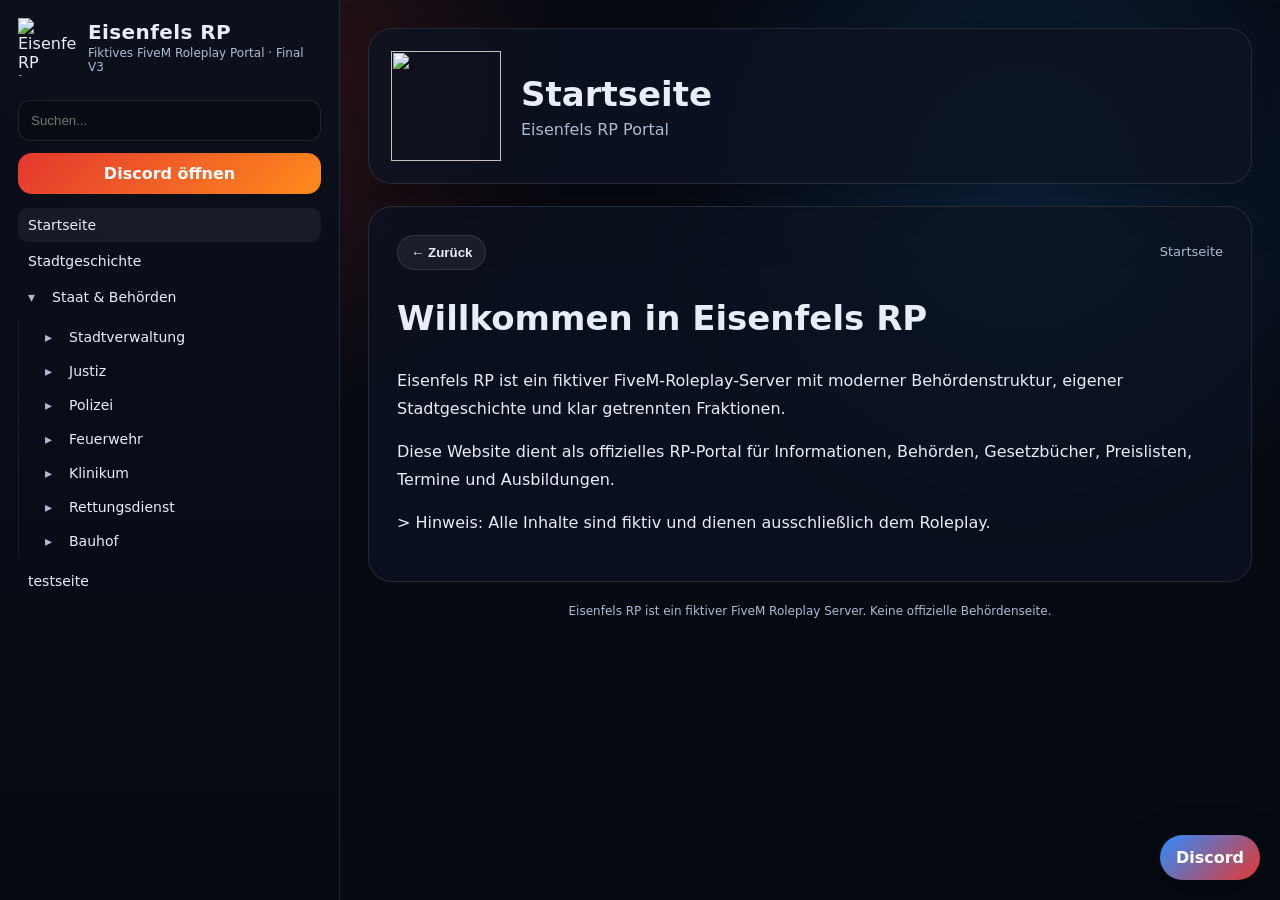
==== index.html @ 1a4f4f4c "Update index.html" ====
<!doctype html>
<html lang="de">
<head>
  <meta charset="utf-8">
  <meta name="viewport" content="width=device-width,initial-scale=1">
  <title>Eisenfels RP – Final V3</title>
  <link rel="stylesheet" href="/assets/css/style.css">
  <link rel="stylesheet" href="/assets/css/eisenfels-v8-patch.css?v=8">
</head>
<body>
  <div class="app">
    <aside class="sidebar">
      <div class="brand">
        <img id="brandLogo" src="/assets/images/eisenfels-logo.png" alt="Eisenfels RP Logo">
        <div><h1 id="brandTitle">Eisenfels RP</h1><p>Fiktives FiveM Roleplay Portal · Final V3</p></div>
      </div>
      <input id="search" class="search" placeholder="Suchen...">
      <a id="discordMain" class="discord" href="#" target="_blank" rel="noopener">Discord öffnen</a>
      <nav id="tree" class="tree"></nav>
    </aside>
    <main class="main">
      <section id="pageHeader" class="header"></section>
      <article id="content" class="content"></article>
      <div class="footer">Eisenfels RP ist ein fiktiver FiveM Roleplay Server. Keine offizielle Behördenseite.</div>
    </main>
  </div>
  <a id="discordFloat" class="floating-discord" href="#" target="_blank" rel="noopener">Discord</a>
  <script src="/assets/js/app.js"></script>
  <script src="/assets/js/eisenfels-v8-patch.js?v=8"></script>
</body>
</html>
---- assets/css/style.css ----
:root{
  --bg:#060a12; --panel:#0c1320; --panel2:#121b2b; --text:#e8eef8; --muted:#aebbd0;
  --red:#e4382f; --orange:#ff8a1d; --blue:#2d8cff; --line:rgba(255,255,255,.11);
}
*{box-sizing:border-box}
body{margin:0;background:radial-gradient(circle at 20% 10%,rgba(228,56,47,.18),transparent 25%),radial-gradient(circle at 80% 20%,rgba(45,140,255,.18),transparent 30%),var(--bg);color:var(--text);font-family:Inter,system-ui,Segoe UI,Arial,sans-serif}
.app{display:grid;grid-template-columns:340px 1fr;min-height:100vh}
.sidebar{position:sticky;top:0;height:100vh;background:linear-gradient(180deg,rgba(10,16,27,.96),rgba(6,10,18,.96));border-right:1px solid var(--line);padding:18px;overflow:auto}
.brand{display:flex;align-items:center;gap:12px;margin-bottom:14px}
.brand img{width:58px;height:58px;object-fit:contain}
.brand h1{font-size:20px;margin:0;letter-spacing:.4px}
.brand p{margin:2px 0 0;color:var(--muted);font-size:12px}
.search{width:100%;padding:12px;border:1px solid var(--line);border-radius:12px;background:#070b13;color:var(--text);margin:10px 0 12px}
.discord{display:block;text-align:center;text-decoration:none;color:white;background:linear-gradient(135deg,var(--red),var(--orange));padding:11px;border-radius:14px;font-weight:700;margin-bottom:14px}
.tree{font-size:14px}
.tree ul{list-style:none;padding-left:16px;margin:6px 0;border-left:1px solid rgba(255,255,255,.08)}
.tree>ul{padding-left:0;border-left:0}
.tree a{display:block;color:var(--text);text-decoration:none;padding:9px 10px;border-radius:10px;margin:2px 0}
.tree a:hover,.tree a.active{background:rgba(255,255,255,.09)}
.tree .group-label{color:#fff;font-weight:800;margin-top:10px;padding:9px 10px}
.main{padding:28px;max-width:1180px;width:100%;margin:0 auto}
.header{display:flex;align-items:center;gap:20px;background:rgba(12,19,32,.78);border:1px solid var(--line);border-radius:24px;padding:22px;box-shadow:0 20px 60px rgba(0,0,0,.28)}
.header img{width:110px;height:110px;object-fit:contain}
.header h2{font-size:34px;margin:0}
.header p{color:var(--muted);margin:6px 0 0}
.content{margin-top:22px;background:rgba(12,19,32,.72);border:1px solid var(--line);border-radius:24px;padding:28px;line-height:1.72}
.content h1,.content h2,.content h3{line-height:1.2}
.content h1{font-size:34px}
.content a{color:#7db7ff}
.grid{display:grid;grid-template-columns:repeat(auto-fit,minmax(240px,1fr));gap:16px;margin-top:18px}
.card{background:rgba(255,255,255,.055);border:1px solid var(--line);border-radius:18px;padding:18px}
.card h3{margin-top:0}
.badge{display:inline-block;padding:5px 9px;border-radius:999px;background:rgba(255,138,29,.16);border:1px solid rgba(255,138,29,.35);font-size:12px;color:#ffd0a1;margin-bottom:8px}
.price{display:flex;justify-content:space-between;gap:14px;border-bottom:1px solid var(--line);padding:12px 0}
.price strong:last-child{color:#ffb45d;white-space:nowrap}
.media{margin:18px 0;border-radius:18px;overflow:hidden;border:1px solid var(--line)}
.media img,.media iframe{width:100%;display:block}
.floating-discord{position:fixed;right:20px;bottom:20px;background:linear-gradient(135deg,var(--blue),var(--red));color:white;text-decoration:none;padding:13px 16px;border-radius:999px;font-weight:800;box-shadow:0 14px 40px rgba(0,0,0,.4)}
.footer{color:var(--muted);font-size:12px;margin:22px 0;text-align:center}
@media(max-width:900px){.app{grid-template-columns:1fr}.sidebar{position:relative;height:auto}.main{padding:16px}.header{flex-direction:column;text-align:center}.floating-discord{display:none}}


/* V4 UX fixes */
.tree button.tree-toggle{
  width:100%;
  border:0;
  background:transparent;
  color:var(--text);
  text-align:left;
  padding:9px 10px;
  border-radius:10px;
  cursor:pointer;
  font:inherit;
  display:flex;
  align-items:center;
  gap:8px;
}
.tree button.tree-toggle:hover{background:rgba(255,255,255,.08)}
.tree button.tree-toggle .chev{display:inline-block;width:16px;color:var(--muted)}
.tree li.collapsed > ul{display:none}
.tree li.active-branch > button.tree-toggle,
.tree li.active-branch > a{background:rgba(255,255,255,.055)}
.card, .content, .price, .tree a{
  overflow-wrap:anywhere;
  word-break:break-word;
}
.card a, .content a{overflow-wrap:anywhere;word-break:break-word}
.page-tools{
  display:flex;
  justify-content:space-between;
  gap:14px;
  align-items:center;
  margin:0 0 14px;
  flex-wrap:wrap;
}
.back-btn{
  border:1px solid var(--line);
  color:var(--text);
  background:rgba(255,255,255,.06);
  border-radius:999px;
  padding:9px 13px;
  cursor:pointer;
  font-weight:700;
}
.back-btn:hover{background:rgba(255,255,255,.11)}
.breadcrumbs{
  color:var(--muted);
  font-size:13px;
}
.breadcrumbs a{
  color:#9bc8ff;
  text-decoration:none;
}
.breadcrumbs a:hover{text-decoration:underline}
.admin-shell{
  min-height:100vh;
  background:radial-gradient(circle at 20% 10%,rgba(228,56,47,.18),transparent 25%),radial-gradient(circle at 80% 20%,rgba(45,140,255,.18),transparent 30%),var(--bg);
  color:var(--text);
  font-family:Inter,system-ui,Segoe UI,Arial,sans-serif;
  padding:28px;
}
.admin-box{
  max-width:980px;
  margin:0 auto;
  background:rgba(12,19,32,.85);
  border:1px solid var(--line);
  border-radius:24px;
  padding:24px;
}
.admin-box input,.admin-box textarea,.admin-box select{
  width:100%;
  background:#070b13;
  color:var(--text);
  border:1px solid var(--line);
  border-radius:12px;
  padding:11px;
  margin:6px 0 12px;
}
.admin-box textarea{min-height:220px;font-family:ui-monospace,Consolas,monospace}
.admin-actions{display:flex;gap:10px;flex-wrap:wrap;margin:12px 0}
.admin-actions button,.admin-primary{
  border:0;
  background:linear-gradient(135deg,var(--red),var(--orange));
  color:white;
  padding:11px 15px;
  border-radius:12px;
  cursor:pointer;
  font-weight:800;
}
.admin-actions button.secondary{background:rgba(255,255,255,.1)}
.admin-note{color:var(--muted);font-size:13px;line-height:1.5}
.status-ok{color:#7dffae}
.status-bad{color:#ff8a8a}


/* V6 interactive CMS */
.cms-tabs{display:flex;gap:8px;flex-wrap:wrap;margin:18px 0}
.cms-tab{border:1px solid var(--line);background:rgba(255,255,255,.08);color:var(--text);padding:10px 12px;border-radius:12px;cursor:pointer;font-weight:800}
.cms-tab.active{background:linear-gradient(135deg,var(--red),var(--orange));border-color:transparent}
.cms-layout{display:grid;grid-template-columns:280px 1fr;gap:16px;margin-top:12px}
.cms-list{border:1px solid var(--line);border-radius:16px;padding:10px;max-height:560px;overflow:auto;background:rgba(0,0,0,.15)}
.cms-list button{display:block;width:100%;text-align:left;border:0;background:transparent;color:var(--text);padding:10px;border-radius:10px;cursor:pointer;overflow-wrap:anywhere}
.cms-list button:hover,.cms-list button.active{background:rgba(255,255,255,.1)}
.cms-form{border:1px solid var(--line);border-radius:16px;padding:16px;background:rgba(0,0,0,.12)}
.cms-row{display:grid;grid-template-columns:1fr 1fr;gap:12px}
.cms-small{font-size:12px;color:var(--muted)}
.cms-danger{background:#b42318!important}
.cms-help{background:rgba(45,140,255,.12);border:1px solid rgba(45,140,255,.3);border-radius:14px;padding:12px;margin:12px 0;color:#d8e9ff}
@media(max-width:900px){.cms-layout{grid-template-columns:1fr}.cms-row{grid-template-columns:1fr}}


/* Termin- und Ausbildungskarten */
.event-card h3{margin-bottom:10px}
.details-btn{
  display:inline-block;
  margin-top:8px;
  padding:9px 12px;
  border-radius:12px;
  background:linear-gradient(135deg,var(--blue),var(--orange));
  color:white!important;
  text-decoration:none;
  font-weight:800;
}
.details-btn:hover{filter:brightness(1.12)}
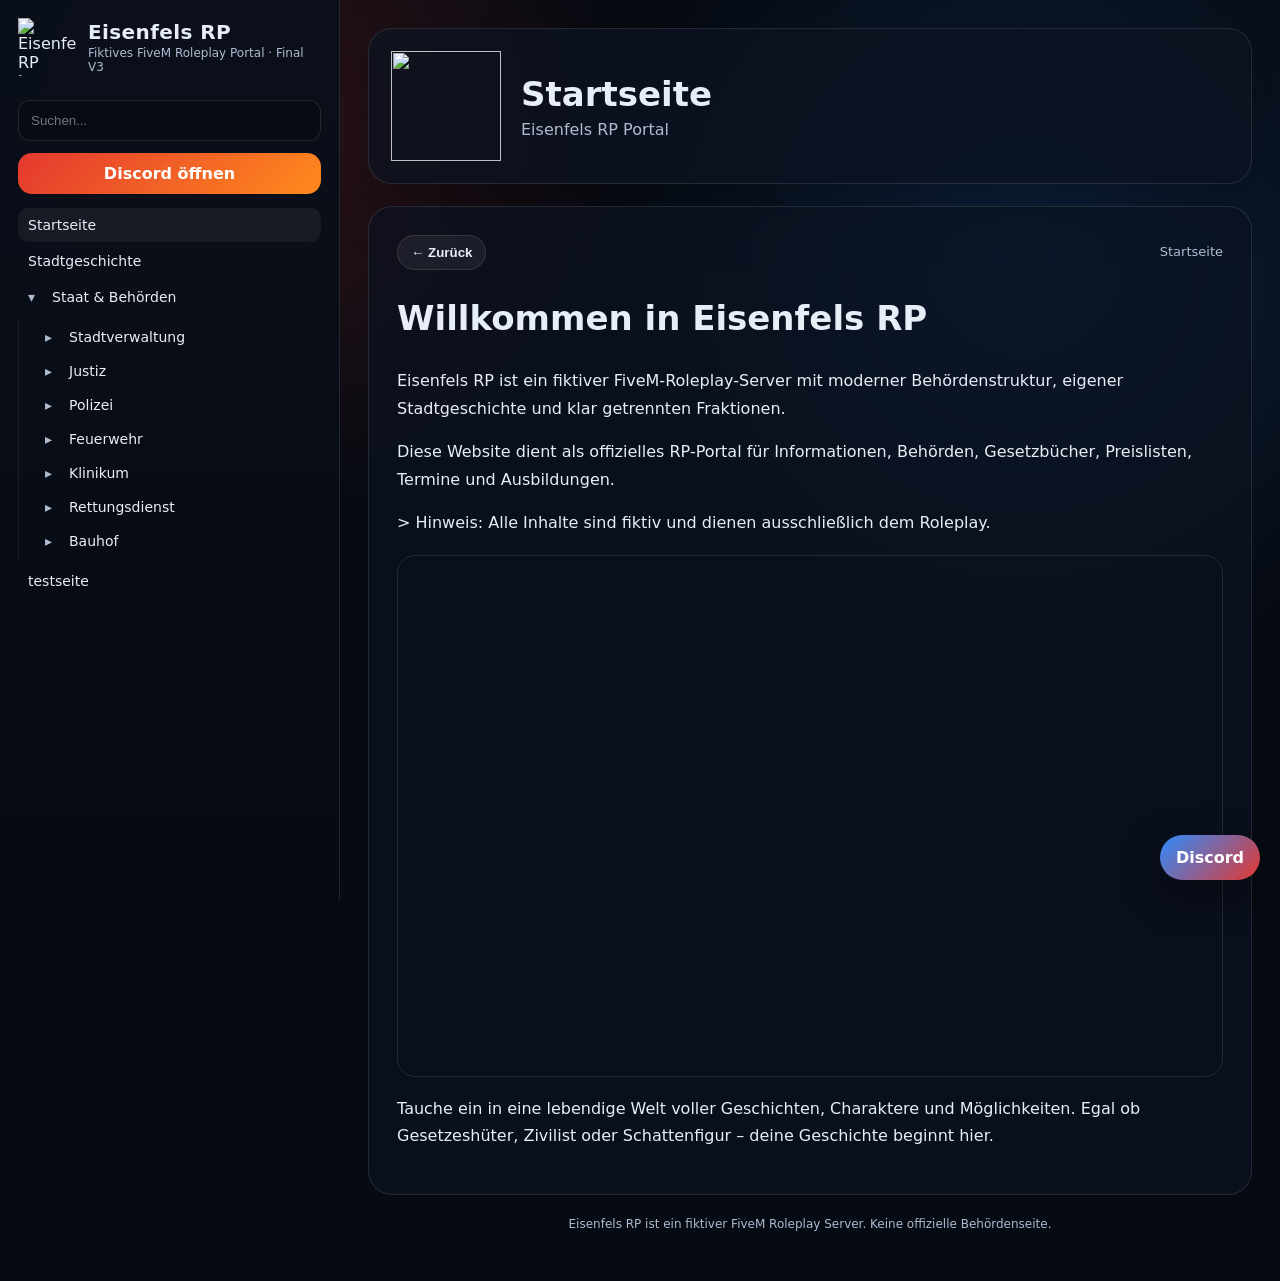
==== commit f3a011e6: "Update index.html" ====
--- a/index.html
+++ b/index.html
@@ -3,9 +3,12 @@
 <head>
   <meta charset="utf-8">
   <meta name="viewport" content="width=device-width,initial-scale=1">
-  <title>Eisenfels RP – Final V3</title>
+  <title>Eisenfels RP</title>
   <link rel="stylesheet" href="/assets/css/style.css">
   <link rel="stylesheet" href="/assets/css/eisenfels-v8-patch.css?v=8">
+  <link rel="stylesheet" href="/assets/css/eisenfels-v9-patch.css?v=9">
+  <link rel="stylesheet" href="/assets/css/eisenfels-v10-fix.css?v=10">
+  <link rel="stylesheet" href="/assets/css/eisenfels-v12-law-patch.css?v=12">
 </head>
 <body>
   <div class="app">
@@ -27,5 +30,7 @@
   <a id="discordFloat" class="floating-discord" href="#" target="_blank" rel="noopener">Discord</a>
   <script src="/assets/js/app.js"></script>
   <script src="/assets/js/eisenfels-v8-patch.js?v=8"></script>
+  <script src="/assets/js/eisenfels-v9-patch.js?v=9"></script>
+  <script src="/assets/js/eisenfels-v12-law-patch.js?v=12"></script>
 </body>
 </html>
--- a/assets/css/style.css
+++ b/assets/css/style.css
@@ -36,6 +36,13 @@
 .price strong:last-child{color:#ffb45d;white-space:nowrap}
 .media{margin:18px 0;border-radius:18px;overflow:hidden;border:1px solid var(--line)}
 .media img,.media iframe{width:100%;display:block}
+
+.media iframe {
+  aspect-ratio: 16 / 9;
+  height: auto;
+  min-height: 520px;
+}
+
 .floating-discord{position:fixed;right:20px;bottom:20px;background:linear-gradient(135deg,var(--blue),var(--red));color:white;text-decoration:none;padding:13px 16px;border-radius:999px;font-weight:800;box-shadow:0 14px 40px rgba(0,0,0,.4)}
 .footer{color:var(--muted);font-size:12px;margin:22px 0;text-align:center}
 @media(max-width:900px){.app{grid-template-columns:1fr}.sidebar{position:relative;height:auto}.main{padding:16px}.header{flex-direction:column;text-align:center}.floating-discord{display:none}}
--- a/assets/css/eisenfels-v8-patch.css
+++ b/assets/css/eisenfels-v8-patch.css
@@ -0,0 +1,14 @@
+
+/* Eisenfels V8: Termin-/Ausbildungskarten */
+.event-card h3{margin-bottom:10px}
+.details-btn{
+  display:inline-block;
+  margin-top:8px;
+  padding:9px 12px;
+  border-radius:12px;
+  background:linear-gradient(135deg,var(--blue),var(--orange));
+  color:white!important;
+  text-decoration:none;
+  font-weight:800;
+}
+.details-btn:hover{filter:brightness(1.12)}
--- a/assets/css/eisenfels-v9-patch.css
+++ b/assets/css/eisenfels-v9-patch.css
@@ -0,0 +1,32 @@
+
+/* Eisenfels V9: Fachabteilungen */
+.department-card{
+  transition:transform .18s ease, border-color .18s ease, background .18s ease;
+}
+.department-card:hover{
+  transform:translateY(-3px);
+  border-color:rgba(255,138,29,.55);
+  background:rgba(255,255,255,.075);
+}
+.department-icon{
+  font-size:30px;
+  margin-bottom:10px;
+}
+.department-logo{
+  max-height:72px;
+  max-width:110px;
+  object-fit:contain;
+  margin-bottom:10px;
+  display:block;
+}
+.details-btn{
+  display:inline-block;
+  margin-top:8px;
+  padding:9px 12px;
+  border-radius:12px;
+  background:linear-gradient(135deg,var(--blue),var(--orange));
+  color:white!important;
+  text-decoration:none;
+  font-weight:800;
+}
+.details-btn:hover{filter:brightness(1.12)}
--- a/assets/css/eisenfels-v10-fix.css
+++ b/assets/css/eisenfels-v10-fix.css
@@ -0,0 +1,32 @@
+
+/* Eisenfels V10 Direktfix */
+.department-card,.event-card{
+  transition:transform .18s ease, border-color .18s ease, background .18s ease;
+}
+.department-card:hover,.event-card:hover{
+  transform:translateY(-3px);
+  border-color:rgba(255,138,29,.55);
+  background:rgba(255,255,255,.075);
+}
+.department-icon{
+  font-size:30px;
+  margin-bottom:10px;
+}
+.department-logo{
+  max-height:72px;
+  max-width:110px;
+  object-fit:contain;
+  margin-bottom:10px;
+  display:block;
+}
+.details-btn{
+  display:inline-block;
+  margin-top:8px;
+  padding:9px 12px;
+  border-radius:12px;
+  background:linear-gradient(135deg,var(--blue),var(--orange));
+  color:white!important;
+  text-decoration:none;
+  font-weight:800;
+}
+.details-btn:hover{filter:brightness(1.12)}
--- a/assets/css/eisenfels-v12-law-patch.css
+++ b/assets/css/eisenfels-v12-law-patch.css
@@ -0,0 +1,16 @@
+
+/* Eisenfels V12: Gesetzeskarten + CMS Paragraphenformular */
+.law-description{margin-bottom:18px}
+.law-grid{display:grid;grid-template-columns:repeat(auto-fit,minmax(260px,1fr));gap:16px;margin-top:18px}
+.law-card{transition:transform .18s ease,border-color .18s ease,background .18s ease}
+.law-card:hover{transform:translateY(-3px);border-color:rgba(255,138,29,.55);background:rgba(255,255,255,.075)}
+.law-topline{display:flex;justify-content:space-between;gap:10px;align-items:center}
+.law-points{padding:5px 9px;border-radius:999px;background:rgba(45,140,255,.14);border:1px solid rgba(45,140,255,.35);color:#cfe5ff;font-size:12px;font-weight:800}
+.law-meta{display:grid;grid-template-columns:repeat(auto-fit,minmax(120px,1fr));gap:10px;margin-top:14px;padding-top:12px;border-top:1px solid var(--line)}
+.law-meta div{background:rgba(255,255,255,.045);border:1px solid rgba(255,255,255,.075);border-radius:12px;padding:10px}
+.paragraph-editor{display:grid;grid-template-columns:280px 1fr;gap:16px;margin-top:12px}
+.paragraph-list{border:1px solid var(--line);border-radius:16px;padding:10px;max-height:420px;overflow:auto;background:rgba(0,0,0,.15)}
+.paragraph-list button{display:block;width:100%;text-align:left;border:0;background:transparent;color:var(--text);padding:10px;border-radius:10px;cursor:pointer;overflow-wrap:anywhere}
+.paragraph-list button:hover,.paragraph-list button.active{background:rgba(255,255,255,.1)}
+.paragraph-form{border:1px solid var(--line);border-radius:16px;padding:16px;background:rgba(0,0,0,.12)}
+@media(max-width:900px){.paragraph-editor{grid-template-columns:1fr}}
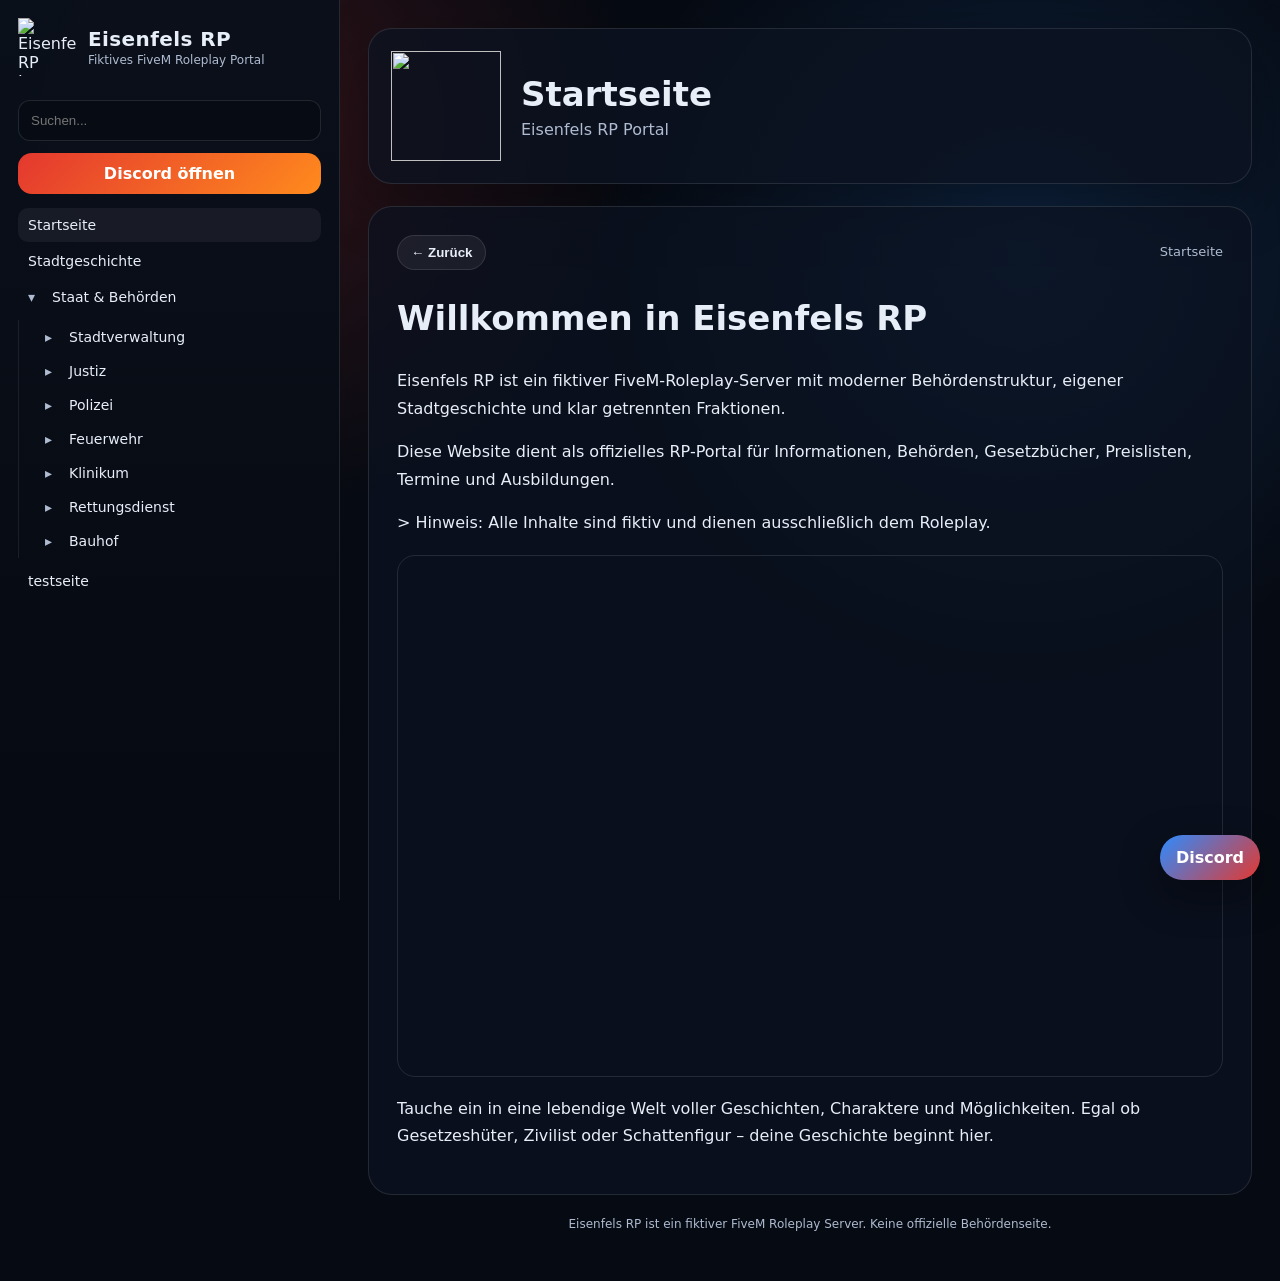
==== commit 4c858ea0: "Update index.html" ====
--- a/index.html
+++ b/index.html
@@ -15,7 +15,7 @@
     <aside class="sidebar">
       <div class="brand">
         <img id="brandLogo" src="/assets/images/eisenfels-logo.png" alt="Eisenfels RP Logo">
-        <div><h1 id="brandTitle">Eisenfels RP</h1><p>Fiktives FiveM Roleplay Portal · Final V3</p></div>
+        <div><h1 id="brandTitle">Eisenfels RP</h1><p>Fiktives FiveM Roleplay Portal</p></div>
       </div>
       <input id="search" class="search" placeholder="Suchen...">
       <a id="discordMain" class="discord" href="#" target="_blank" rel="noopener">Discord öffnen</a>
